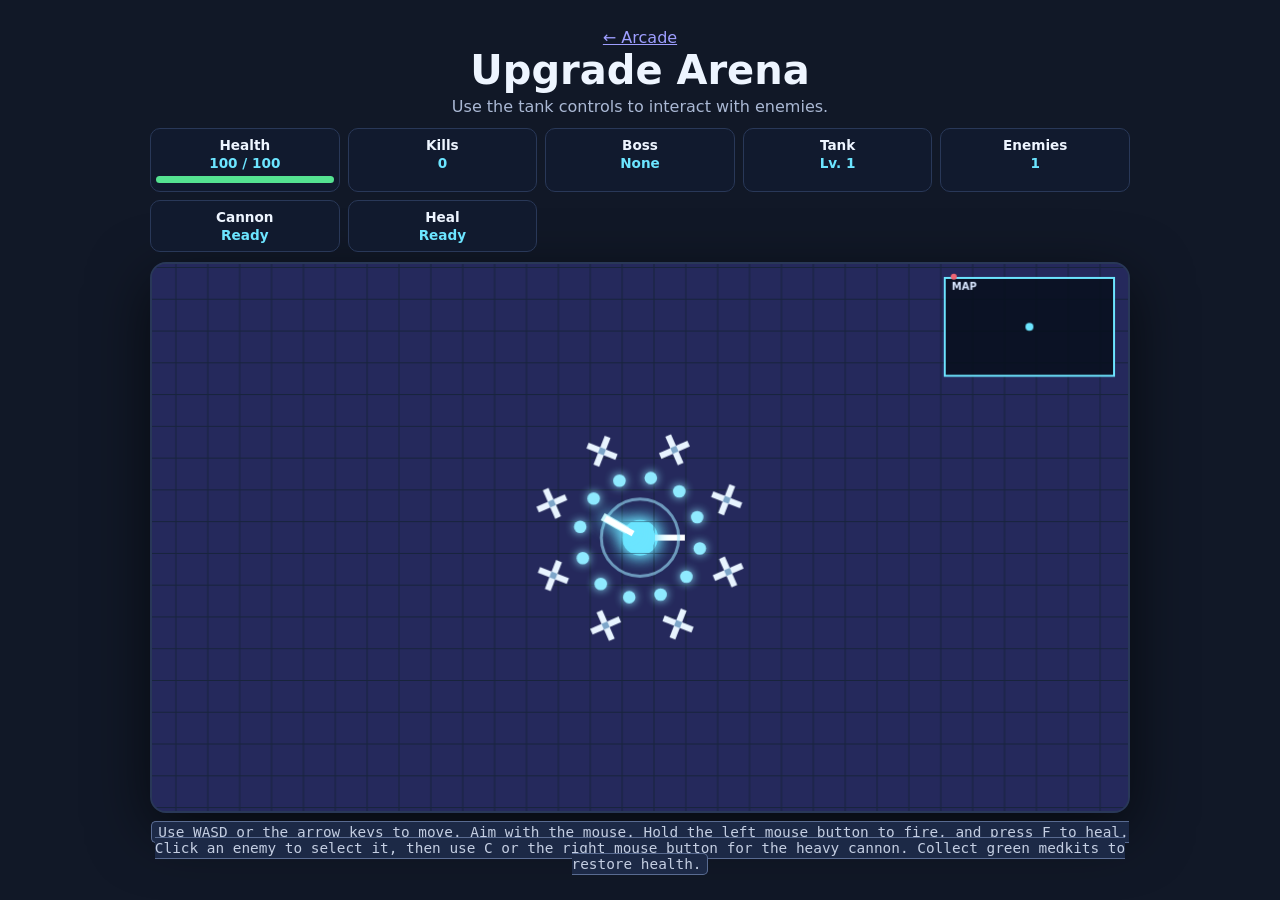
==== Playground-Arcade/arena.html @ 638554ce "Connect Playground Study Quest to OpenAI" ====
<!doctype html>
<html lang="en"><head><meta charset="utf-8"><meta name="viewport" content="width=device-width,initial-scale=1"><title>Upgrade Arena</title>
<style>
:root{color-scheme:dark}*{box-sizing:border-box}body{margin:0;min-height:100vh;display:grid;place-items:center;background:#080d18;color:#eef5ff;font-family:system-ui,sans-serif}.wrap{width:min(95vw,980px);text-align:center}h1{margin:0 0 4px;font-size:clamp(1.7rem,4vw,2.5rem)}.sub{margin:0 0 12px;color:#aab8d4}.hud{display:grid;grid-template-columns:repeat(5,1fr);gap:8px;margin-bottom:10px;font-size:.85rem;font-weight:700}.stat{padding:8px 5px;border:1px solid #293858;border-radius:10px;background:#111a2e}.stat span{display:block;color:#6ce5ff;margin-top:2px}.bar{height:7px;margin-top:5px;background:#29334b;border-radius:8px;overflow:hidden}.bar i{display:block;height:100%;width:100%;background:#55e391}.canvas{display:block;width:100%;aspect-ratio:16/9;border:2px solid #293858;border-radius:16px;background:var(--arcade-canvas,#111827);box-shadow:0 18px 60px #0009;cursor:crosshair;touch-action:none}.help{margin:11px 0 0;color:#c4cee2;font-size:.9rem}kbd{padding:2px 6px;border:1px solid #596b91;border-radius:5px;background:#1c2946}button{margin-top:15px;padding:11px 25px;border:0;border-radius:999px;background:#6ce5ff;color:#07111e;font:inherit;font-weight:800;cursor:pointer}.hidden{display:none}@media(max-width:620px){.hud{grid-template-columns:repeat(3,1fr)}.stat:nth-child(4),.stat:nth-child(5){display:none}}
</style></head><body><main class="wrap"><a class="back" href="index.html" onclick="if(window.opener){window.close();return false}">← Arcade</a><h1>Upgrade Arena</h1><p class="sub">Use the tank controls to interact with enemies.</p><section class="hud" aria-live="polite"><div class="stat">Health<span id="health">100 / 100</span><div class="bar"><i id="healthbar"></i></div></div><div class="stat">Kills<span id="kills">0</span></div><div class="stat">Boss<span id="boss">None</span></div><div class="stat">Tank<span id="tank">Lv. 1</span></div><div class="stat">Enemies<span id="enemies">0</span></div><div class="stat">Cannon<span id="cannon">Ready</span></div><div class="stat">Heal<span id="heal">Ready</span></div></section><canvas id="game" class="canvas" aria-label="Upgrade Arena shooter"></canvas><p class="help"><kbd>Use WASD or the arrow keys to move. Aim with the mouse. Hold the left mouse button to fire, and press F to heal. Click an enemy to select it, then use C or the right mouse button for the heavy cannon. Collect green medkits to restore health.</p><button id="restart" class="hidden">Restart game</button></main>
<script src="shared.js?v=20261003"></script><script>
(()=>{
const c=document.getElementById('game'),ctx=c.getContext('2d'),$=id=>document.getElementById(id),keys=new Set(),bullets=[],enemies=[],kits=[],particles=[],player={x:0,y:0,r:15,speed:235,hp:100,max:100,angle:0,fire:0,heal:0};let w,h,worldW,worldH,camX=0,camY=0,kills=0,level=1,bossLevel=0,spawn=0,kitTimer=3,axeAngle=0,shieldAngle=0,cannon=0,cannonDown=false,cannonTargets=[],over=false,last=0,raf,mouse={x:0,y:0,down:false};
function resize(){const d=Math.min(devicePixelRatio||1,2),r=c.getBoundingClientRect();c.width=r.width*d;c.height=r.height*d;ctx.setTransform(d,0,0,d,0,0);w=r.width;h=r.height;worldW=w*1.8;worldH=h*1.8;player.x=worldW/2;player.y=worldH/2}
function ui(){$('health').textContent=`${Math.ceil(player.hp)} / ${player.max}`;$('healthbar').style.width=`${Math.max(0,player.hp/player.max*100)}%`;$('kills').textContent=kills;$('tank').textContent=`Lv. ${level}`;$('boss').textContent=enemies.some(e=>e.boss)?(enemies.some(e=>e.mega)?`MEGA Lv. ${level}`:enemies.some(e=>e.ultra)?`ULTRA Lv. ${level}`:`Lv. ${level}`):'None';$('enemies').textContent=enemies.length;$('cannon').textContent=cannon>0?`${cannon.toFixed(1)}s`:'Ready';$('heal').textContent=player.heal>0?`${Math.ceil(player.heal)}s`:'Ready'}
function distance(a,b){return Math.hypot(a.x-b.x,a.y-b.y)}function burst(x,y,color,n=8){for(let i=0;i<n;i++)particles.push({x,y,vx:(Math.random()-.5)*140,vy:(Math.random()-.5)*140,life:.45,color})}function edge(){const q=Math.floor(Math.random()*4);return q===0?{x:Math.random()*worldW,y:-30}:q===1?{x:worldW+30,y:Math.random()*worldH}:q===2?{x:Math.random()*worldW,y:worldH+30}:{x:-30,y:Math.random()*worldH}}
function spawnEnemy(){const pos=edge(),roll=Math.random();if(level>=100&&level%100===0&&bossLevel!==level){bossLevel=level;const hp=(1800+level*420)*10000;enemies.push({x:pos.x,y:pos.y,r:112,hp,max:hp,type:'boss',boss:true,ultra:true,mega:true,speed:36+level*.6,attack:0,shoot:1.1,healTimer:1.5});const guardHp=(1800+level*420)*5000;for(let i=0;i<10;i++){const a=i*Math.PI*2/10,gx=Math.max(90,Math.min(worldW-90,pos.x+Math.cos(a)*190)),gy=Math.max(90,Math.min(worldH-90,pos.y+Math.sin(a)*190));enemies.push({x:gx,y:gy,r:82,hp:guardHp,max:guardHp,type:'boss',boss:true,ultra:true,megaGuard:true,guardIndex:i,speed:46+level*.7,attack:0,shoot:1.1,healTimer:1.5})}return}if(level>=50&&level%50===0&&bossLevel!==level){bossLevel=level;const hp=(1800+level*420)*1000;enemies.push({x:pos.x,y:pos.y,r:76,hp,max:hp,type:'boss',boss:true,ultra:true,speed:42+level*.8,attack:0,shoot:1.1,healTimer:1.5});return}if(level>=10&&level%10===0&&bossLevel!==level){bossLevel=level;const hp=(1800+level*420)*25;enemies.push({x:pos.x,y:pos.y,r:48,hp,max:hp,type:'boss',boss:true,speed:48+level*1.1,attack:0,shoot:1.2,healTimer:1.5});return}let type='melee';if(level>=5&&roll<.1)type='splitter';else if(level>=4&&roll<.18)type='tank';else if(level>=3&&roll<.32)type='shooter';else if(level>=3&&roll<.42)type='healer';else if(level>=2&&roll<.58)type='buffer';else if(level>=2&&roll<.7)type='charger';let hp=48+level*18+(type==='buffer'?55:type==='shooter'?30:type==='tank'?150:type==='charger'?22:type==='healer'?42:type==='splitter'?90:0);enemies.push({x:pos.x,y:pos.y,r:type==='buffer'||type==='healer'?20:type==='tank'||type==='splitter'?24:16,hp,max:hp,type,speed:type==='tank'||type==='splitter'?Math.min(58,28+level*2):type==='charger'?Math.min(115,70+level*2):Math.min(98,40+level*3+Math.random()*12),attack:0,shoot:1+Math.random()*2,healTimer:1.5})}function reset(){bullets.length=enemies.length=kits.length=particles.length=0;cannonTargets.length=0;kills=0;level=1;bossLevel=0;spawn=.2;kitTimer=3;over=false;player.hp=player.max=100;player.speed=235;player.heal=0;mouse.down=false;$('restart').classList.add('hidden');ui();cancelAnimationFrame(raf);last=performance.now();raf=requestAnimationFrame(loop)}
function upgrade(){const old=level;level=1+Math.floor(kills/3);if(level>old){const oldMax=player.max;player.max=100+(level-1)*70;player.hp=Math.min(player.max,player.hp+(player.max-oldMax)+120);player.speed=235+(level-1)*6;burst(player.x,player.y,'#6ce5ff',24)}}
function defeatEnemy(j,e){kills++;if(kills%20===0)arcadeAddPoints(20,'arena');upgrade();burst(e.x,e.y,e.type==='buffer'?'#bf83ff':e.mega?'#ff5a36':'#ff7180',14);if(Math.random()<.22)kits.push({x:e.x,y:e.y,r:12,t:0});const ti=cannonTargets.indexOf(e);if(ti>=0)cannonTargets.splice(ti,1);enemies.splice(j,1)}function fireCannon(){if(over)return;const target=cannonTargets.find(e=>enemies.includes(e))||enemies.find(e=>e.boss),a=target?Math.atan2(target.y-player.y,target.x-player.x):player.angle,cannonSize=13+level*.5,origin={x:player.x+Math.cos(a)*26,y:player.y+Math.sin(a)*26},velocity={vx:Math.cos(a)*800,vy:Math.sin(a)*800};bullets.push({...origin,...velocity,r:cannonSize,damage:320+level*260+cannonSize*60,life:Infinity,enemy:false,cannon:true,target,hitEnemies:[]});cannon=0;burst(origin.x,origin.y,'#ffb347',12)}function fire(){const guns=level>=7?5:level>=5?3:level>=3?2:1,damage=60+level*45,spread=guns>1?.14:0;for(let i=0;i<guns;i++){const a=player.angle+(i-(guns-1)/2)*spread;bullets.push({x:player.x+Math.cos(a)*20,y:player.y+Math.sin(a)*20,vx:Math.cos(a)*(672),vy:Math.sin(a)*(672),r:Math.min(7,4+level*.27),damage,life:1,enemy:false});if(level>=10){const pixels=Math.min(120,24+Math.floor((level-10)/2)*12);for(let i=0;i<pixels;i++){const a=i*Math.PI*2/pixels;bullets.push({x:player.x+Math.cos(a)*20,y:player.y+Math.sin(a)*20,vx:Math.cos(a)*(672),vy:Math.sin(a)*(672),r:Math.min(7,4+level*.27),damage,life:1,enemy:false})}}}}
function enemyFire(e){const a=Math.atan2(player.y-e.y,player.x-e.x);bullets.push({x:e.x,y:e.y,vx:Math.cos(a)*280,vy:Math.sin(a)*280,r:5,damage:12+level*1.5,life:3,enemy:true})}function hurt(amount){player.hp-=amount;burst(player.x,player.y,'#ff7180',4);if(player.hp<=0){player.hp=0;over=true;$('restart').classList.remove('hidden')}}
function update(dt){const dx=(keys.has('d')||keys.has('ArrowRight'))-(keys.has('a')||keys.has('ArrowLeft')),dy=(keys.has('s')||keys.has('ArrowDown'))-(keys.has('w')||keys.has('ArrowUp')),len=Math.hypot(dx,dy)||1;player.x=Math.max(player.r,Math.min(worldW-player.r,player.x+dx/len*player.speed*dt));player.y=Math.max(player.r,Math.min(worldH-player.r,player.y+dy/len*player.speed*dt));player.angle=Math.atan2(mouse.y+camY-player.y,mouse.x+camX-player.x);player.fire-=dt;player.heal=Math.max(0,player.heal-dt);cannon=Math.max(0,cannon-dt);axeAngle+=dt*(2.2+level*.03);shieldAngle-=dt*2.8;cannonDown&&fireCannon();player.hp=Math.min(player.max,player.hp+dt*(1.2+level*.3));if(mouse.down&&player.fire<=0){fire();if(bullets.length>320)bullets.splice(0,bullets.length-320);player.fire=Math.max(.06,.18-level*.012)}spawn-=dt;if(spawn<=0){spawnEnemy();spawn=Math.max(.14,.8-level*.04)}kitTimer-=dt;if(kitTimer<=0&&kits.length<3){kits.push({x:30+Math.random()*(worldW-60),y:30+Math.random()*(worldH-60),r:12,t:0});kitTimer=6}
for(let i=bullets.length-1;i>=0;i--){const b=bullets[i];if(b.cannon){const target=cannonTargets.find(e=>enemies.includes(e)&&!b.hitEnemies.includes(e))||enemies.find(e=>e.boss&&!b.hitEnemies.includes(e));if(target){const ta=Math.atan2(target.y-b.y,target.x-b.x);b.vx=Math.cos(ta)*800;b.vy=Math.sin(ta)*800}}b.x+=b.vx*dt;b.y+=b.vy*dt;b.life-=dt;if(b.enemy){if(distance(b,player)<b.r+player.r){hurt(b.damage);bullets.splice(i,1);continue}}else{let hit=false;for(let j=enemies.length-1;j>=0;j--){const e=enemies[j];const reach=e.r+b.r+(b.cannon&&e.boss?18:0);if(Math.abs(b.x-e.x)<=reach&&Math.abs(b.y-e.y)<=reach&&distance(b,e)<reach&&(!b.cannon||!b.hitEnemies.includes(e))){const impact=b.cannon&&e.boss?b.damage*2:b.damage;if(b.cannon)b.hitEnemies.push(e);e.hp-=impact;const knock=Math.min(34,10+level*.7),blen=Math.hypot(b.vx,b.vy)||1;e.x=Math.max(e.r,Math.min(worldW-e.r,e.x+b.vx/blen*knock));e.y=Math.max(e.r,Math.min(worldH-e.r,e.y+b.vy/blen*knock));if(e.boss){const blast=impact*3;for(const q of enemies){if(q!==e&&distance(q,e)<180)q.hp=Math.max(1,q.hp-blast*.65)}burst(e.x,e.y,e.mega?'#ff5a36':'#ffd166',28)}hit=true;burst(b.x,b.y,'#ffe66d',3);if(e.hp<=0)defeatEnemy(j,e);if(!b.cannon)break}}if(hit&&!b.cannon){bullets.splice(i,1);continue}}if(b.cannon){if(b.x<=b.r||b.x>=worldW-b.r){b.vx*=-1;b.x=Math.max(b.r,Math.min(worldW-b.r,b.x));b.hitEnemies=[]}if(b.y<=b.r||b.y>=worldH-b.r){b.vy*=-1;b.y=Math.max(b.r,Math.min(worldH-b.r,b.y));b.hitEnemies=[]}}if(b.life<=0||(!b.cannon&&(b.x<0||b.x>worldW||b.y<0||b.y>worldH)))bullets.splice(i,1)}
for(let ai=0;ai<8;ai++){const aa=axeAngle+ai*Math.PI*2/8,ax=player.x+Math.cos(aa)*(player.r+72+level*8),ay=player.y+Math.sin(aa)*(player.r+72+level*8);for(let j=enemies.length-1;j>=0;j--){const e=enemies[j];if(distance({x:ax,y:ay},e)<e.r+13&&(!e.axeCooldown||e.axeCooldown<=0)){e.hp-=180+level*110+level*25;e.axeCooldown=.18;burst(ax,ay,'#d8e8ff',3);if(e.hp<=0)defeatEnemy(j,e)}}}for(let si=0;si<12;si++){const sa=shieldAngle+si*Math.PI*2/12,sx=player.x+Math.cos(sa)*(player.r+38+level*8),sy=player.y+Math.sin(sa)*(player.r+38+level*8);for(let j=enemies.length-1;j>=0;j--){const e=enemies[j];if(distance({x:sx,y:sy},e)<e.r+9&&(!e.shieldCooldown||e.shieldCooldown<=0)){e.hp-=120+level*70;const push=Math.min(190,110+level*4),sd=distance(e,player)||1;e.x=Math.max(e.r,Math.min(worldW-e.r,e.x+(e.x-player.x)/sd*push));e.y=Math.max(e.r,Math.min(worldH-e.r,e.y+(e.y-player.y)/sd*push));e.shieldCooldown=.16;burst(sx,sy,'#8feaff',2);if(e.hp<=0)defeatEnemy(j,e)}}}for(const e of enemies)e.axeCooldown=Math.max(0,(e.axeCooldown||0)-dt);for(const e of enemies)e.shieldCooldown=Math.max(0,(e.shieldCooldown||0)-dt);for(const e of enemies){if(e.megaGuard){const anchor=enemies.find(q=>q.mega);if(anchor){const ga=e.guardIndex*Math.PI*2/10,orbit=anchor.r+78,tx=anchor.x+Math.cos(ga)*orbit,ty=anchor.y+Math.sin(ga)*orbit,gd=Math.hypot(tx-e.x,ty-e.y);if(gd>8){e.x+=((tx-e.x)/gd)*Math.min(e.speed,150)*dt;e.y+=((ty-e.y)/gd)*Math.min(e.speed,150)*dt}}const gd=distance(e,player);if(gd<e.r+player.r+18){e.attack-=dt;if(e.attack<=0){hurt(0);e.attack=.7}}continue}const d=distance(e,player),a=Math.atan2(player.y-e.y,player.x-e.x),nearBuff=enemies.some(q=>q!==e&&q.type==='buffer'&&distance(q,e)<150),speed=Math.min(124,e.speed*(nearBuff&&e.type!=='buffer'?1.28:1));if(e.type==='melee'||e.type==='tank'||e.type==='charger'||e.type==='boss'){const reach=e.r+player.r+18;if(d>reach){const rush=e.type==='charger'&&d<220?1.35:1;e.x+=Math.cos(a)*speed*rush*dt;e.y+=Math.sin(a)*speed*rush*dt}else{e.attack-=dt;if(e.attack<=0){const damage=e.type==='boss'?0:e.type==='tank'?25+level*2:e.type==='charger'?21+level*1.5:15+level*1.2;hurt(damage);e.attack=e.type==='charger'?1.05:.7}}}else if(e.type==='shooter'){const preferred=245;if(d>preferred+30){e.x+=Math.cos(a)*speed*dt;e.y+=Math.sin(a)*speed*dt}else if(d<preferred-30){e.x-=Math.cos(a)*speed*dt;e.y-=Math.sin(a)*speed*dt}e.shoot-=dt;if(e.shoot<=0){enemyFire(e);e.shoot=Math.max(.65,2.1-level*.05)}}else if(d>135){e.x+=Math.cos(a)*speed*.65*dt;e.y+=Math.sin(a)*speed*.65*dt}}
for(let i=kits.length-1;i>=0;i--){const k=kits[i];k.t+=dt;if(distance(k,player)<k.r+player.r){player.hp=Math.min(player.max,player.hp+70);kits.splice(i,1);burst(k.x,k.y,'#55e391',10)}}for(let i=particles.length-1;i>=0;i--){const q=particles[i];q.x+=q.vx*dt;q.y+=q.vy*dt;q.life-=dt;if(q.life<=0)particles.splice(i,1)}ui()}
function draw(){const pack=typeof arcadeTexturePack==='function'?arcadeTexturePack():'neon';camX=Math.max(0,Math.min(worldW-w,player.x-w/2));camY=Math.max(0,Math.min(worldH-h,player.y-h/2));ctx.save();ctx.translate(-camX,-camY);ctx.fillStyle=typeof arcadeCanvasBackground==='function'?arcadeCanvasBackground():'#111827';ctx.fillRect(0,0,worldW,worldH);ctx.save();ctx.translate(player.x,player.y);ctx.fillStyle='#6ce5ff';ctx.shadowColor='#6ce5ff';ctx.shadowBlur=20;ctx.beginPath();ctx.arc(0,0,player.r+3,0,7);ctx.fill();ctx.shadowBlur=0;ctx.fillStyle='#fff';ctx.fillRect(7,-3,38,6);ctx.restore();ctx.strokeStyle='#18243c';for(let i=0;i<worldW;i+=32){ctx.beginPath();ctx.moveTo(i,0);ctx.lineTo(i,worldH);ctx.stroke()}for(let i=0;i<worldH;i+=32){ctx.beginPath();ctx.moveTo(0,i);ctx.lineTo(worldW,i);ctx.stroke()}for(const k of kits){ctx.fillStyle='#55e391';ctx.shadowColor='#55e391';ctx.shadowBlur=12;ctx.beginPath();ctx.arc(k.x,k.y,k.r+Math.sin(k.t*4)*2,0,7);ctx.fill();ctx.shadowBlur=0;ctx.fillStyle='#123';ctx.fillRect(k.x-3,k.y-8,6,16);ctx.fillRect(k.x-8,k.y-3,16,6)}for(const b of bullets){ctx.fillStyle=b.enemy?(pack==='ocean'?'#ff8bd8':'#ff9b75'):(pack==='forest'?'#b8ff72':'#ffe66d');ctx.beginPath();ctx.arc(b.x,b.y,b.r,0,7);ctx.fill();ctx.fillStyle='#ffffffaa';ctx.fillRect(b.x-b.r*.5,b.y-b.r*.5,b.r,b.r*.35)}for(const e of enemies){if(cannonTargets.includes(e)){ctx.strokeStyle='#fff176';ctx.lineWidth=4;ctx.beginPath();ctx.arc(e.x,e.y,e.r+16+Math.sin(performance.now()/120)*3,0,7);ctx.stroke()}const color=e.megaGuard?'#ff9f43':e.megaGuard?'#ff9f43':e.mega?'#ff5a36':e.ultra?'#ffd166':e.type==='boss'?'#ff3d8d':e.type==='buffer'?'#b77cff':e.type==='shooter'?'#ffab5c':'#ef6573';if(e.type==='buffer'){ctx.strokeStyle='#d8b7ff';ctx.lineWidth=2;ctx.beginPath();ctx.arc(e.x,e.y,150,0,7);ctx.stroke()}if(e.boss){ctx.strokeStyle=e.megaGuard?'#ffd27a':e.mega?'#ffd0a8':e.ultra?'#fff1a8':'#ffb3dc';ctx.lineWidth=e.megaGuard?7:e.mega?11:e.ultra?8:5;ctx.beginPath();ctx.arc(e.x,e.y,e.r+10+Math.sin(performance.now()/180)*3,0,7);ctx.stroke()}ctx.fillStyle=color;ctx.beginPath();ctx.arc(e.x,e.y,e.r,0,7);ctx.fill();ctx.save();ctx.beginPath();ctx.arc(e.x,e.y,e.r*.82,0,7);ctx.clip();ctx.strokeStyle=pack==='pixel'?'#ffe66d':'#ffffff66';ctx.lineWidth=3;for(let yy=e.y-e.r*2;yy<e.y+e.r*2;yy+=8){ctx.beginPath();ctx.moveTo(e.x-e.r*2,yy);ctx.lineTo(e.x+e.r*2,yy+12);ctx.stroke()}ctx.restore();ctx.fillStyle='#fff';ctx.beginPath();ctx.arc(e.x-5,e.y-3,2.5,0,7);ctx.arc(e.x+5,e.y-3,2.5,0,7);ctx.fill();ctx.fillStyle='#222';ctx.fillRect(e.x-e.r,e.y-e.r-8,e.r*2,4);ctx.fillStyle='#67e391';ctx.fillRect(e.x-e.r,e.y-e.r-8,e.r*2*Math.max(0,e.hp/e.max),4)}for(const t of cannonTargets){ctx.save();ctx.strokeStyle='#fff176';ctx.lineWidth=5;ctx.shadowColor='#fff176';ctx.shadowBlur=14;ctx.beginPath();ctx.arc(t.x,t.y,t.r+24+Math.sin(performance.now()/100)*5,0,7);ctx.stroke();ctx.beginPath();ctx.moveTo(t.x-t.r-30,t.y);ctx.lineTo(t.x-t.r-10,t.y);ctx.moveTo(t.x+t.r+10,t.y);ctx.lineTo(t.x+t.r+30,t.y);ctx.moveTo(t.x,t.y-t.r-30);ctx.lineTo(t.x,t.y-t.r-10);ctx.moveTo(t.x,t.y+t.r+10);ctx.lineTo(t.x,t.y+t.r+30);ctx.stroke();ctx.restore()}for(const q of particles){ctx.globalAlpha=Math.max(0,q.life*2);ctx.fillStyle=q.color;ctx.beginPath();ctx.arc(q.x,q.y,3,0,7);ctx.fill()}ctx.globalAlpha=1;ctx.save();ctx.strokeStyle='#9ee7ff99';ctx.lineWidth=3;ctx.beginPath();ctx.arc(player.x,player.y,player.r+24+Math.sin(performance.now()/220)*2,0,7);ctx.stroke();for(let si=0;si<12;si++){const sa=shieldAngle+si*Math.PI*2/12,sx=player.x+Math.cos(sa)*(player.r+38+level*8),sy=player.y+Math.sin(sa)*(player.r+38+level*8);ctx.fillStyle='#8feaff';ctx.shadowColor='#8feaff';ctx.shadowBlur=10;ctx.beginPath();ctx.arc(sx,sy,6+level*.3,0,7);ctx.fill();ctx.shadowBlur=0}for(let ai=0;ai<8;ai++){const aa=axeAngle+ai*Math.PI*2/8,ax=player.x+Math.cos(aa)*(player.r+72+level*8),ay=player.y+Math.sin(aa)*(player.r+72+level*8);ctx.save();ctx.translate(ax,ay);ctx.rotate(aa+.785);const star=15+level*.6;ctx.fillStyle='#e8f4ff';ctx.fillRect(-star*.2,-star,star*.4,star*2);ctx.fillRect(-star,-star*.2,star*2,star*.4);ctx.fillStyle='#7da6c9';ctx.fillRect(-star*.2,-star*.2,star*.4,star*.4);ctx.restore()}ctx.restore();ctx.save();ctx.translate(player.x,player.y);ctx.rotate(player.angle);ctx.fillStyle=typeof arcadeTankColor==='function'?arcadeTankColor():'#6ce5ff';ctx.shadowColor=ctx.fillStyle;ctx.shadowBlur=15;ctx.beginPath();ctx.arc(0,0,player.r,0,7);ctx.fill();ctx.fillStyle='#ffffff66';ctx.fillRect(-8,-8,12,5);const guns=level>=7?5:level>=5?3:level>=3?2:1;ctx.fillStyle='#d4fbff';for(let i=0;i<guns;i++){const offset=(i-(guns-1)/2)*7;ctx.fillRect(7,-4+offset,36,8)}ctx.restore();ctx.restore();const screenX=player.x-camX,screenY=player.y-camY;ctx.save();ctx.translate(screenX,screenY);ctx.rotate(player.angle);ctx.fillStyle=typeof arcadeTankColor==='function'?arcadeTankColor():'#6ce5ff';ctx.shadowColor=ctx.fillStyle;ctx.shadowBlur=18;ctx.beginPath();ctx.arc(0,0,player.r,0,7);ctx.fill();ctx.fillStyle='#fff';ctx.fillRect(8,-3,32,6);ctx.restore();drawMinimap();if(over){ctx.fillStyle='#020611bb';ctx.fillRect(0,0,w,h);ctx.textAlign='center';ctx.fillStyle='#fff';ctx.font='800 34px system-ui';ctx.fillText('You were overrun',w/2,h/2-12);ctx.font='16px system-ui';ctx.fillText(`Kills: ${kills} · Tank Lv. ${level}`,w/2,h/2+22)}}
function drawMinimap(){const mw=Math.min(170,w*.27),mh=mw*.58,mx=w-mw-14,my=14;ctx.save();ctx.fillStyle='#07101ddd';ctx.fillRect(mx,my,mw,mh);ctx.strokeStyle='#6ce5ff';ctx.lineWidth=2;ctx.strokeRect(mx,my,mw,mh);const sx=mw/worldW,sy=mh/worldH;for(const e of enemies){ctx.fillStyle=e.mega?'#ff5a36':e.ultra?'#ffd166':e.boss?'#ff3d8d':e.type==='shooter'?'#ffab5c':'#ef6573';ctx.beginPath();ctx.arc(mx+e.x*sx,my+e.y*sy,e.boss?5:3,0,7);ctx.fill()}ctx.fillStyle='#6ce5ff';ctx.beginPath();ctx.arc(mx+player.x*sx,my+player.y*sy,4,0,7);ctx.fill();ctx.fillStyle='#d9e7ff';ctx.font='bold 10px system-ui';ctx.fillText('MAP',mx+7,my+12);ctx.restore()}function loop(now){const dt=Math.min((now-last)/1000,.035);last=now;if(!over)update(dt);draw();if(!over)raf=requestAnimationFrame(loop)}function heal(){if(!over&&player.heal<=0&&player.hp<player.max){player.hp=Math.min(player.max,player.hp+90);player.heal=20;burst(player.x,player.y,'#55e391',18);ui()}}function pointer(e){const r=c.getBoundingClientRect();mouse.x=e.clientX-r.left;mouse.y=e.clientY-r.top}window.addEventListener('resize',resize);window.addEventListener('keydown',e=>{const k=e.key.length===1?e.key.toLowerCase():e.key;if(['w','a','s','d','ArrowUp','ArrowDown','ArrowLeft','ArrowRight','f','c',' '].includes(k))e.preventDefault();keys.add(k);if(k==='f')heal();if(k==='c'){cannonDown=true;fireCannon()}if(k===' '&&over)reset()});window.addEventListener('keyup',e=>{const k=e.key.length===1?e.key.toLowerCase():e.key;if(k==='c')cannonDown=false;keys.delete(k)});c.addEventListener('pointermove',pointer);c.addEventListener('contextmenu',e=>e.preventDefault());c.addEventListener('pointerdown',e=>{pointer(e);if(e.button===2){cannonDown=true;fireCannon();c.setPointerCapture(e.pointerId);return}if(e.button===0){const target=enemies.find(q=>distance(q,{x:mouse.x+camX,y:mouse.y+camY})<q.r+80);if(target){const n=cannonTargets.indexOf(target);if(n>=0)cannonTargets.splice(n,1);else cannonTargets.push(target);burst(target.x,target.y,'#fff176',10);return}fire();c.setPointerCapture(e.pointerId)}});c.addEventListener('pointerup',e=>{if(e.button===2)cannonDown=false;mouse.down=false});c.addEventListener('pointercancel',()=>mouse.down=false);$('restart').onclick=reset;resize();reset()})();
</script><script src="script.js"></script></body></html>
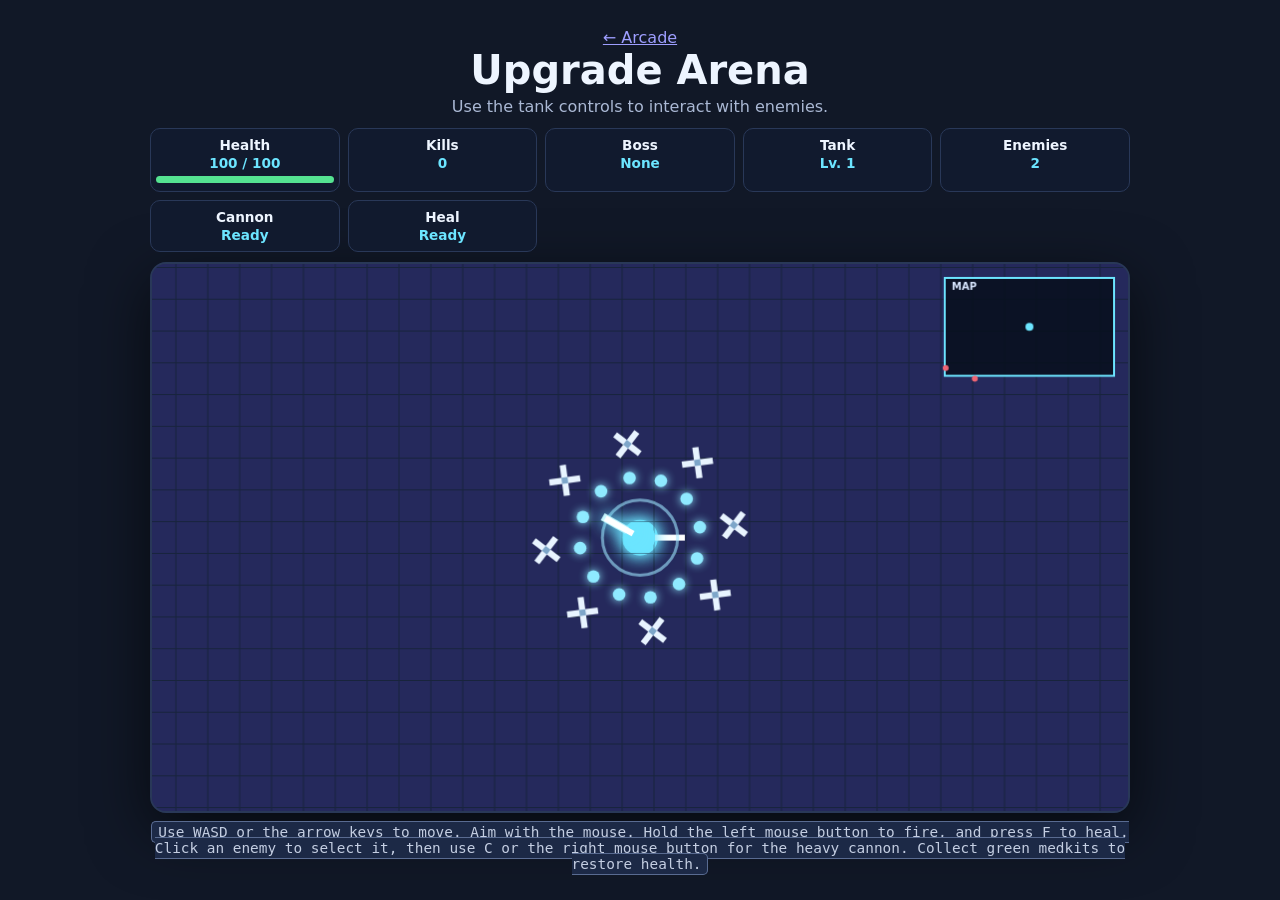
==== commit da365768: "Fix Arcade homepage links" ====
--- a/Playground-Arcade/arena.html
+++ b/Playground-Arcade/arena.html
@@ -2,7 +2,7 @@
 <html lang="en"><head><meta charset="utf-8"><meta name="viewport" content="width=device-width,initial-scale=1"><title>Upgrade Arena</title>
 <style>
 :root{color-scheme:dark}*{box-sizing:border-box}body{margin:0;min-height:100vh;display:grid;place-items:center;background:#080d18;color:#eef5ff;font-family:system-ui,sans-serif}.wrap{width:min(95vw,980px);text-align:center}h1{margin:0 0 4px;font-size:clamp(1.7rem,4vw,2.5rem)}.sub{margin:0 0 12px;color:#aab8d4}.hud{display:grid;grid-template-columns:repeat(5,1fr);gap:8px;margin-bottom:10px;font-size:.85rem;font-weight:700}.stat{padding:8px 5px;border:1px solid #293858;border-radius:10px;background:#111a2e}.stat span{display:block;color:#6ce5ff;margin-top:2px}.bar{height:7px;margin-top:5px;background:#29334b;border-radius:8px;overflow:hidden}.bar i{display:block;height:100%;width:100%;background:#55e391}.canvas{display:block;width:100%;aspect-ratio:16/9;border:2px solid #293858;border-radius:16px;background:var(--arcade-canvas,#111827);box-shadow:0 18px 60px #0009;cursor:crosshair;touch-action:none}.help{margin:11px 0 0;color:#c4cee2;font-size:.9rem}kbd{padding:2px 6px;border:1px solid #596b91;border-radius:5px;background:#1c2946}button{margin-top:15px;padding:11px 25px;border:0;border-radius:999px;background:#6ce5ff;color:#07111e;font:inherit;font-weight:800;cursor:pointer}.hidden{display:none}@media(max-width:620px){.hud{grid-template-columns:repeat(3,1fr)}.stat:nth-child(4),.stat:nth-child(5){display:none}}
-</style></head><body><main class="wrap"><a class="back" href="index.html" onclick="if(window.opener){window.close();return false}">← Arcade</a><h1>Upgrade Arena</h1><p class="sub">Use the tank controls to interact with enemies.</p><section class="hud" aria-live="polite"><div class="stat">Health<span id="health">100 / 100</span><div class="bar"><i id="healthbar"></i></div></div><div class="stat">Kills<span id="kills">0</span></div><div class="stat">Boss<span id="boss">None</span></div><div class="stat">Tank<span id="tank">Lv. 1</span></div><div class="stat">Enemies<span id="enemies">0</span></div><div class="stat">Cannon<span id="cannon">Ready</span></div><div class="stat">Heal<span id="heal">Ready</span></div></section><canvas id="game" class="canvas" aria-label="Upgrade Arena shooter"></canvas><p class="help"><kbd>Use WASD or the arrow keys to move. Aim with the mouse. Hold the left mouse button to fire, and press F to heal. Click an enemy to select it, then use C or the right mouse button for the heavy cannon. Collect green medkits to restore health.</p><button id="restart" class="hidden">Restart game</button></main>
+</style></head><body><main class="wrap"><a class="back" href="index (1).html">← Arcade</a><h1>Upgrade Arena</h1><p class="sub">Use the tank controls to interact with enemies.</p><section class="hud" aria-live="polite"><div class="stat">Health<span id="health">100 / 100</span><div class="bar"><i id="healthbar"></i></div></div><div class="stat">Kills<span id="kills">0</span></div><div class="stat">Boss<span id="boss">None</span></div><div class="stat">Tank<span id="tank">Lv. 1</span></div><div class="stat">Enemies<span id="enemies">0</span></div><div class="stat">Cannon<span id="cannon">Ready</span></div><div class="stat">Heal<span id="heal">Ready</span></div></section><canvas id="game" class="canvas" aria-label="Upgrade Arena shooter"></canvas><p class="help"><kbd>Use WASD or the arrow keys to move. Aim with the mouse. Hold the left mouse button to fire, and press F to heal. Click an enemy to select it, then use C or the right mouse button for the heavy cannon. Collect green medkits to restore health.</p><button id="restart" class="hidden">Restart game</button></main>
 <script src="shared.js?v=20261003"></script><script>
 (()=>{
 const c=document.getElementById('game'),ctx=c.getContext('2d'),$=id=>document.getElementById(id),keys=new Set(),bullets=[],enemies=[],kits=[],particles=[],player={x:0,y:0,r:15,speed:235,hp:100,max:100,angle:0,fire:0,heal:0};let w,h,worldW,worldH,camX=0,camY=0,kills=0,level=1,bossLevel=0,spawn=0,kitTimer=3,axeAngle=0,shieldAngle=0,cannon=0,cannonDown=false,cannonTargets=[],over=false,last=0,raf,mouse={x:0,y:0,down:false};
@@ -42,3 +42,7 @@
 
 
 
+
+
+
+
